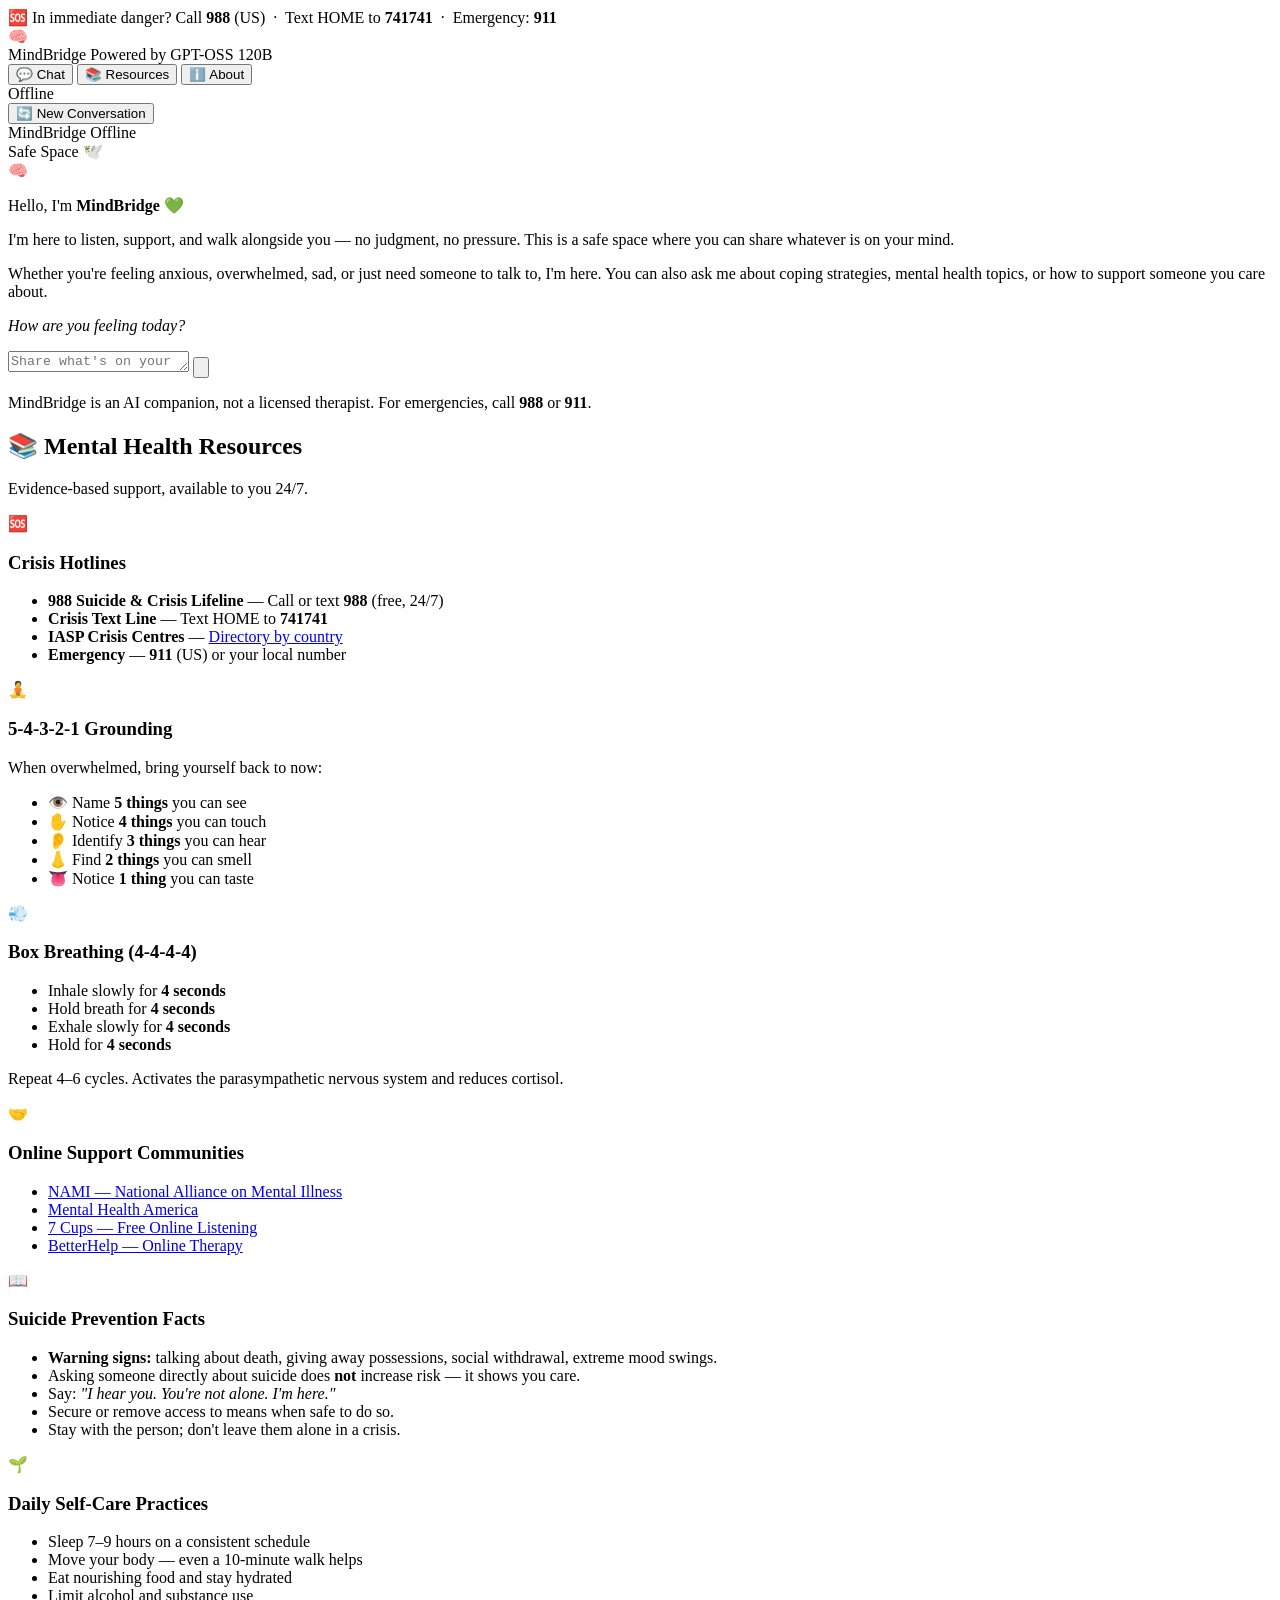
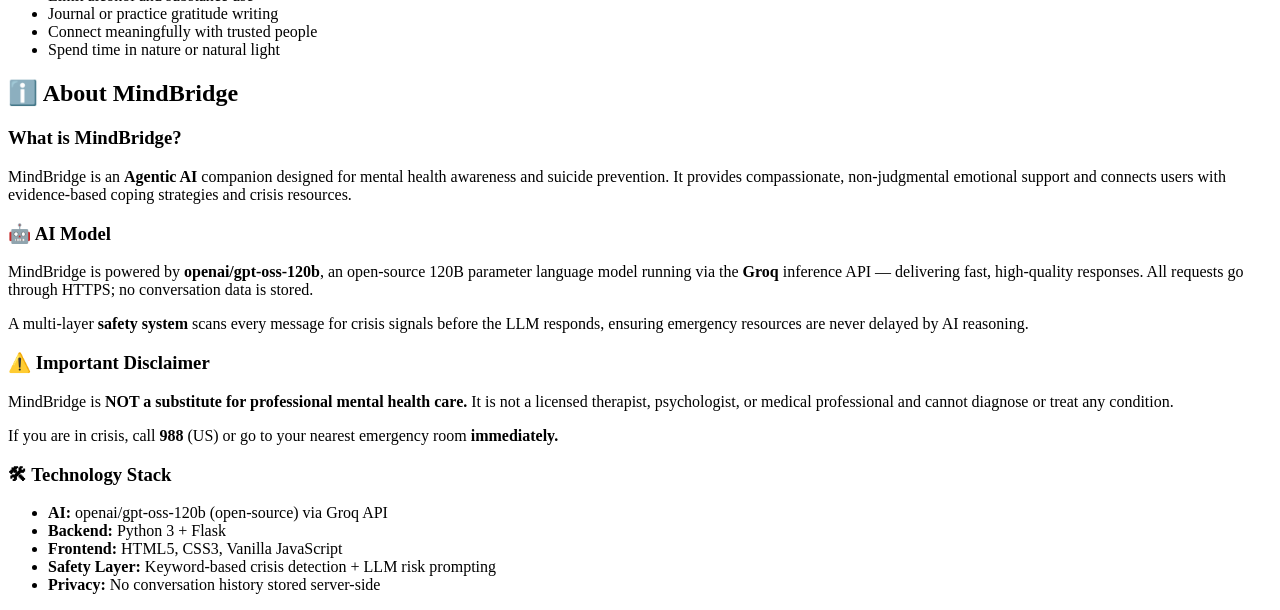
==== templates/index.html @ 017a685a "🧠 Initial commit: MindBridge — Agentic AI for Mental Health & Suicide Prevention - Flask + Groq API " ====
<!DOCTYPE html>
<html lang="en">
<head>
  <meta charset="UTF-8" />
  <meta name="viewport" content="width=device-width, initial-scale=1.0"/>
  <title>MindBridge — Mental Health AI Companion</title>
  <link rel="stylesheet" href="{{ url_for('static', filename='style.css') }}" />
</head>
<body>

  <!-- ── CRISIS BANNER ─────────────────────────────── -->
  <div class="crisis-banner">
    🆘 In immediate danger? Call <strong>988</strong> (US) &nbsp;·&nbsp;
    Text HOME to <strong>741741</strong> &nbsp;·&nbsp;
    Emergency: <strong>911</strong>
  </div>

  <!-- ── APP SHELL ─────────────────────────────────── -->
  <div class="app-shell">

    <!-- ── SIDEBAR ──────────────────────────────────── -->
    <aside class="sidebar">
      <div class="sidebar-logo">
        <div class="logo-icon">🧠</div>
        <div class="logo-text">
          <span class="logo-name">MindBridge</span>
          <span class="logo-tagline">Powered by GPT-OSS 120B</span>
        </div>
      </div>

      <nav class="sidebar-nav">
        <button class="nav-btn active" id="btn-chat"      data-icon="💬" onclick="showPanel('chat')">💬 Chat</button>
        <button class="nav-btn"        id="btn-resources" data-icon="📚" onclick="showPanel('resources')">📚 Resources</button>
        <button class="nav-btn"        id="btn-about"     data-icon="ℹ️" onclick="showPanel('about')">ℹ️ About</button>
      </nav>

      <div class="sidebar-footer">
        <div id="status-indicator" class="status-dot checking">Checking AI…</div>
        <button class="reset-btn" onclick="resetConversation()">🔄 New Conversation</button>
      </div>
    </aside>

    <!-- ── MAIN CONTENT ──────────────────────────────── -->
    <main class="main-content">

      <!-- ════════════ CHAT PANEL ════════════ -->
      <section id="panel-chat" class="panel active">

        <div class="chat-header">
          <div class="chat-header-info">
            <span class="chat-agent-name">MindBridge</span>
            <span class="chat-agent-status" id="agent-status-text">Connecting…</span>
          </div>
          <div class="chat-header-badge">Safe Space 🕊️</div>
        </div>

        <div class="chat-messages" id="chat-messages"></div>

        <!-- Risk Alert Bar -->
        <div class="risk-alert" id="risk-alert" style="display:none;"></div>

        <div class="chat-input-area">
          <div class="input-wrapper">
            <textarea
              id="user-input"
              placeholder="Share what's on your mind… I'm here to listen."
              rows="1"
              maxlength="2000"
              onkeydown="handleKey(event)"
              oninput="autoResize(this)"
            ></textarea>
            <button class="send-btn" id="send-btn" onclick="sendMessage()" title="Send (Enter)">
              <svg viewBox="0 0 24 24" fill="none" stroke="currentColor" stroke-width="2.2">
                <line x1="22" y1="2" x2="11" y2="13"></line>
                <polygon points="22 2 15 22 11 13 2 9 22 2"></polygon>
              </svg>
            </button>
          </div>
          <p class="input-disclaimer">
            MindBridge is an AI companion, not a licensed therapist.
            For emergencies, call <strong>988</strong> or <strong>911</strong>.
          </p>
        </div>
      </section>

      <!-- ════════════ RESOURCES PANEL ════════════ -->
      <section id="panel-resources" class="panel">
        <div class="panel-header">
          <h2>📚 Mental Health Resources</h2>
          <p>Evidence-based support, available to you 24/7.</p>
        </div>
        <div class="resources-grid">

          <div class="resource-card emergency">
            <div class="resource-icon">🆘</div>
            <h3>Crisis Hotlines</h3>
            <ul>
              <li><strong>988 Suicide &amp; Crisis Lifeline</strong> — Call or text <strong>988</strong> (free, 24/7)</li>
              <li><strong>Crisis Text Line</strong> — Text HOME to <strong>741741</strong></li>
              <li><strong>IASP Crisis Centres</strong> — <a href="https://www.iasp.info/resources/Crisis_Centres/" target="_blank">Directory by country</a></li>
              <li><strong>Emergency</strong> — <strong>911</strong> (US) or your local number</li>
            </ul>
          </div>

          <div class="resource-card">
            <div class="resource-icon">🧘</div>
            <h3>5-4-3-2-1 Grounding</h3>
            <p>When overwhelmed, bring yourself back to now:</p>
            <ul>
              <li>👁️ Name <strong>5 things</strong> you can see</li>
              <li>✋ Notice <strong>4 things</strong> you can touch</li>
              <li>👂 Identify <strong>3 things</strong> you can hear</li>
              <li>👃 Find <strong>2 things</strong> you can smell</li>
              <li>👅 Notice <strong>1 thing</strong> you can taste</li>
            </ul>
          </div>

          <div class="resource-card">
            <div class="resource-icon">💨</div>
            <h3>Box Breathing (4-4-4-4)</h3>
            <ul>
              <li>Inhale slowly for <strong>4 seconds</strong></li>
              <li>Hold breath for <strong>4 seconds</strong></li>
              <li>Exhale slowly for <strong>4 seconds</strong></li>
              <li>Hold for <strong>4 seconds</strong></li>
            </ul>
            <p>Repeat 4–6 cycles. Activates the parasympathetic nervous system and reduces cortisol.</p>
          </div>

          <div class="resource-card">
            <div class="resource-icon">🤝</div>
            <h3>Online Support Communities</h3>
            <ul>
              <li><a href="https://www.nami.org" target="_blank">NAMI — National Alliance on Mental Illness</a></li>
              <li><a href="https://www.mhanational.org" target="_blank">Mental Health America</a></li>
              <li><a href="https://www.7cups.com" target="_blank">7 Cups — Free Online Listening</a></li>
              <li><a href="https://www.betterhelp.com" target="_blank">BetterHelp — Online Therapy</a></li>
            </ul>
          </div>

          <div class="resource-card">
            <div class="resource-icon">📖</div>
            <h3>Suicide Prevention Facts</h3>
            <ul>
              <li><strong>Warning signs:</strong> talking about death, giving away possessions, social withdrawal, extreme mood swings.</li>
              <li>Asking someone directly about suicide does <strong>not</strong> increase risk — it shows you care.</li>
              <li>Say: <em>"I hear you. You're not alone. I'm here."</em></li>
              <li>Secure or remove access to means when safe to do so.</li>
              <li>Stay with the person; don't leave them alone in a crisis.</li>
            </ul>
          </div>

          <div class="resource-card">
            <div class="resource-icon">🌱</div>
            <h3>Daily Self-Care Practices</h3>
            <ul>
              <li>Sleep 7–9 hours on a consistent schedule</li>
              <li>Move your body — even a 10-minute walk helps</li>
              <li>Eat nourishing food and stay hydrated</li>
              <li>Limit alcohol and substance use</li>
              <li>Journal or practice gratitude writing</li>
              <li>Connect meaningfully with trusted people</li>
              <li>Spend time in nature or natural light</li>
            </ul>
          </div>

        </div>
      </section>

      <!-- ════════════ ABOUT PANEL ════════════ -->
      <section id="panel-about" class="panel">
        <div class="panel-header">
          <h2>ℹ️ About MindBridge</h2>
        </div>
        <div class="about-content">

          <div class="about-card">
            <h3>What is MindBridge?</h3>
            <p>MindBridge is an <strong>Agentic AI</strong> companion designed for mental health awareness and suicide prevention. It provides compassionate, non-judgmental emotional support and connects users with evidence-based coping strategies and crisis resources.</p>
          </div>

          <div class="about-card">
            <h3>🤖 AI Model</h3>
            <p>MindBridge is powered by <strong>openai/gpt-oss-120b</strong>, an open-source 120B parameter language model running via the <strong>Groq</strong> inference API — delivering fast, high-quality responses. All requests go through HTTPS; no conversation data is stored.</p>
            <p>A multi-layer <strong>safety system</strong> scans every message for crisis signals before the LLM responds, ensuring emergency resources are never delayed by AI reasoning.</p>
          </div>

          <div class="about-card warning">
            <h3>⚠️ Important Disclaimer</h3>
            <p>MindBridge is <strong>NOT a substitute for professional mental health care.</strong> It is not a licensed therapist, psychologist, or medical professional and cannot diagnose or treat any condition.</p>
            <p>If you are in crisis, call <strong>988</strong> (US) or go to your nearest emergency room <strong>immediately.</strong></p>
          </div>

          <div class="about-card">
            <h3>🛠 Technology Stack</h3>
            <ul>
              <li><strong>AI:</strong> openai/gpt-oss-120b (open-source) via Groq API</li>
              <li><strong>Backend:</strong> Python 3 + Flask</li>
              <li><strong>Frontend:</strong> HTML5, CSS3, Vanilla JavaScript</li>
              <li><strong>Safety Layer:</strong> Keyword-based crisis detection + LLM risk prompting</li>
              <li><strong>Privacy:</strong> No conversation history stored server-side</li>
            </ul>
          </div>

        </div>
      </section>

    </main>
  </div><!-- /.app-shell -->

  <script>
    // ── State ──────────────────────────────────────────────────────
    let conversationHistory = [];
    let isThinking = false;

    // ── Boot ───────────────────────────────────────────────────────
    document.addEventListener("DOMContentLoaded", () => {
      checkStatus();
      showWelcomeMessage();
    });

    function showWelcomeMessage() {
      appendMessage("assistant",
        `Hello, I'm **MindBridge** 💚\n\n` +
        `I'm here to listen, support, and walk alongside you — no judgment, no pressure. ` +
        `This is a safe space where you can share whatever is on your mind.\n\n` +
        `Whether you're feeling anxious, overwhelmed, sad, or just need someone to talk to, ` +
        `I'm here. You can also ask me about coping strategies, mental health topics, ` +
        `or how to support someone you care about.\n\n` +
        `*How are you feeling today?*`
      );
    }

    // ── Status check ───────────────────────────────────────────────
    async function checkStatus() {
      const dot        = document.getElementById("status-indicator");
      const statusText = document.getElementById("agent-status-text");
      try {
        const res  = await fetch("/api/status");
        const data = await res.json();
        if (data.ok) {
          dot.className    = "status-dot online";
          dot.textContent  = "AI Online";
          statusText.textContent = `Online · ${data.model || "GPT-OSS 120B"}`;
          statusText.className   = "chat-agent-status online";
        } else {
          dot.className    = "status-dot offline";
          dot.textContent  = "AI Offline";
          statusText.textContent = "Error · Check API key";
          statusText.className   = "chat-agent-status offline";
          appendMessage("system",
            `⚠️ **Could not reach Groq API.** ${data.error || ""} ` +
            `If you're in crisis, please call **988** or text HOME to **741741** immediately.`
          );
        }
      } catch (e) {
        dot.className   = "status-dot offline";
        dot.textContent = "Offline";
        statusText.textContent = "Offline";
        statusText.className   = "chat-agent-status offline";
      }
    }

    // ── Send message ───────────────────────────────────────────────
    async function sendMessage() {
      if (isThinking) return;
      const input   = document.getElementById("user-input");
      const message = input.value.trim();
      if (!message) return;

      input.value = "";
      autoResize(input);
      appendMessage("user", message);
      conversationHistory.push({ role: "user", content: message });
      setThinking(true);

      try {
        const res  = await fetch("/api/chat", {
          method:  "POST",
          headers: { "Content-Type": "application/json" },
          body:    JSON.stringify({ message, history: conversationHistory.slice(0, -1) }),
        });
        const data = await res.json();

        if (data.error) {
          appendMessage("system", "⚠️ " + data.error);
        } else {
          appendMessage("assistant", data.reply);
          conversationHistory.push({ role: "assistant", content: data.reply });
          handleRiskLevel(data.risk_level);
        }
      } catch (err) {
        appendMessage("system",
          "⚠️ Network error. If you're in crisis, please call **988** immediately."
        );
      }
      setThinking(false);
    }

    // ── Risk UI ────────────────────────────────────────────────────
    function handleRiskLevel(level) {
      const bar    = document.getElementById("risk-alert");
      const banner = document.querySelector(".crisis-banner");
      if (level === "high") {
        bar.innerHTML   = `🆘 <strong>Crisis Resources:</strong> Call <strong>988</strong> &nbsp;|&nbsp; Text HOME to <strong>741741</strong> &nbsp;|&nbsp; Emergency: <strong>911</strong>`;
        bar.style.display = "block";
        bar.className   = "risk-alert high";
        banner.classList.add("flash");
        setTimeout(() => banner.classList.remove("flash"), 2500);
      } else if (level === "moderate") {
        bar.innerHTML   = `💛 If things feel overwhelming, professional support is available. <strong>988</strong> is free and confidential.`;
        bar.style.display = "block";
        bar.className   = "risk-alert moderate";
      } else {
        bar.style.display = "none";
      }
    }

    // ── Append message ─────────────────────────────────────────────
    function appendMessage(role, content) {
      const container = document.getElementById("chat-messages");
      const wrapper   = document.createElement("div");
      wrapper.className = `message-wrapper ${role}`;

      const bubble = document.createElement("div");
      bubble.className = `message-bubble ${role}`;
      bubble.innerHTML = markdownToHtml(content);

      if (role === "assistant") {
        const avatar      = document.createElement("div");
        avatar.className  = "avatar";
        avatar.textContent = "🧠";
        wrapper.appendChild(avatar);
      }
      wrapper.appendChild(bubble);
      container.appendChild(wrapper);
      container.scrollTop = container.scrollHeight;
    }

    // ── Markdown → HTML ────────────────────────────────────────────
    function markdownToHtml(text) {
      // Step 1: escape bare HTML to prevent injection
      text = text
        .replace(/&/g, "&amp;")
        .replace(/</g, "&lt;")
        .replace(/>/g, "&gt;");

      // Step 2: inline formatting (bold before italic to avoid ** overlap)
      text = text
        .replace(/\*\*(.+?)\*\*/g, "<strong>$1</strong>")
        .replace(/(?<!\*)\*(?!\*)(.+?)(?<!\*)\*(?!\*)/g, "<em>$1</em>")
        .replace(/`([^`]+)`/g, "<code>$1</code>");

      // Step 3: block elements — process line-by-line
      const lines  = text.split("\n");
      const output = [];
      let inList   = false;

      for (const raw of lines) {
        const line = raw.trimEnd();

        // Horizontal rule
        if (/^---+$/.test(line)) {
          if (inList) { output.push("</ul>"); inList = false; }
          output.push("<hr>");
          continue;
        }

        // Bullet list item  (-, *, •)
        const listMatch = line.match(/^[\s]*[-*•]\s+(.+)/);
        if (listMatch) {
          if (!inList) { output.push("<ul>"); inList = true; }
          output.push(`<li>${listMatch[1]}</li>`);
          continue;
        }

        // Numbered list item
        const numMatch = line.match(/^[\s]*\d+\.\s+(.+)/);
        if (numMatch) {
          if (!inList) { output.push("<ul>"); inList = true; }
          output.push(`<li>${numMatch[1]}</li>`);
          continue;
        }

        // Close list when non-list content appears
        if (inList && line.trim() !== "") {
          output.push("</ul>");
          inList = false;
        }

        // Blank line → paragraph break
        if (line.trim() === "") {
          output.push("</p><p>");
        } else {
          output.push(line + "<br>");
        }
      }

      if (inList) output.push("</ul>");

      // Wrap in <p>, clean up empty paragraphs and trailing <br> before </p>
      let html = "<p>" + output.join("") + "</p>";
      html = html
        .replace(/<p>\s*<\/p>/g, "")
        .replace(/<br>\s*<\/p>/g, "</p>")
        .replace(/<br>\s*<ul>/g, "<ul>")
        .replace(/<\/ul>\s*<br>/g, "</ul>")
        .replace(/(<\/ul>|<hr>)\s*<\/p>/g, "$1")
        .replace(/<p>\s*(<ul>|<hr>)/g, "$1");
      return html;
    }

    // ── Thinking indicator ─────────────────────────────────────────
    function setThinking(state) {
      isThinking = state;
      document.getElementById("send-btn").disabled = state;

      const container = document.getElementById("chat-messages");
      const existing  = document.getElementById("thinking-indicator");

      if (state && !existing) {
        const wrapper = document.createElement("div");
        wrapper.id    = "thinking-indicator";
        wrapper.className = "message-wrapper assistant";

        const avatar      = document.createElement("div");
        avatar.className  = "avatar";
        avatar.textContent = "🧠";

        const bubble = document.createElement("div");
        bubble.className = "message-bubble assistant thinking";
        bubble.innerHTML = "<span></span><span></span><span></span>";

        wrapper.appendChild(avatar);
        wrapper.appendChild(bubble);
        container.appendChild(wrapper);
        container.scrollTop = container.scrollHeight;
      } else if (!state && existing) {
        existing.remove();
      }
    }

    // ── Keyboard & textarea ────────────────────────────────────────
    function handleKey(e) {
      if (e.key === "Enter" && !e.shiftKey) { e.preventDefault(); sendMessage(); }
    }
    function autoResize(el) {
      el.style.height = "auto";
      el.style.height = Math.min(el.scrollHeight, 160) + "px";
    }

    // ── Panel switching ────────────────────────────────────────────
    function showPanel(name) {
      document.querySelectorAll(".panel").forEach(p  => p.classList.remove("active"));
      document.querySelectorAll(".nav-btn").forEach(b => b.classList.remove("active"));
      document.getElementById(`panel-${name}`).classList.add("active");
      document.getElementById(`btn-${name}`).classList.add("active");
    }

    // ── Reset ──────────────────────────────────────────────────────
    async function resetConversation() {
      conversationHistory = [];
      document.getElementById("chat-messages").innerHTML = "";
      document.getElementById("risk-alert").style.display = "none";
      await fetch("/api/reset", { method: "POST" });
      showWelcomeMessage();
      showPanel("chat");
    }
  </script>
</body>
</html>
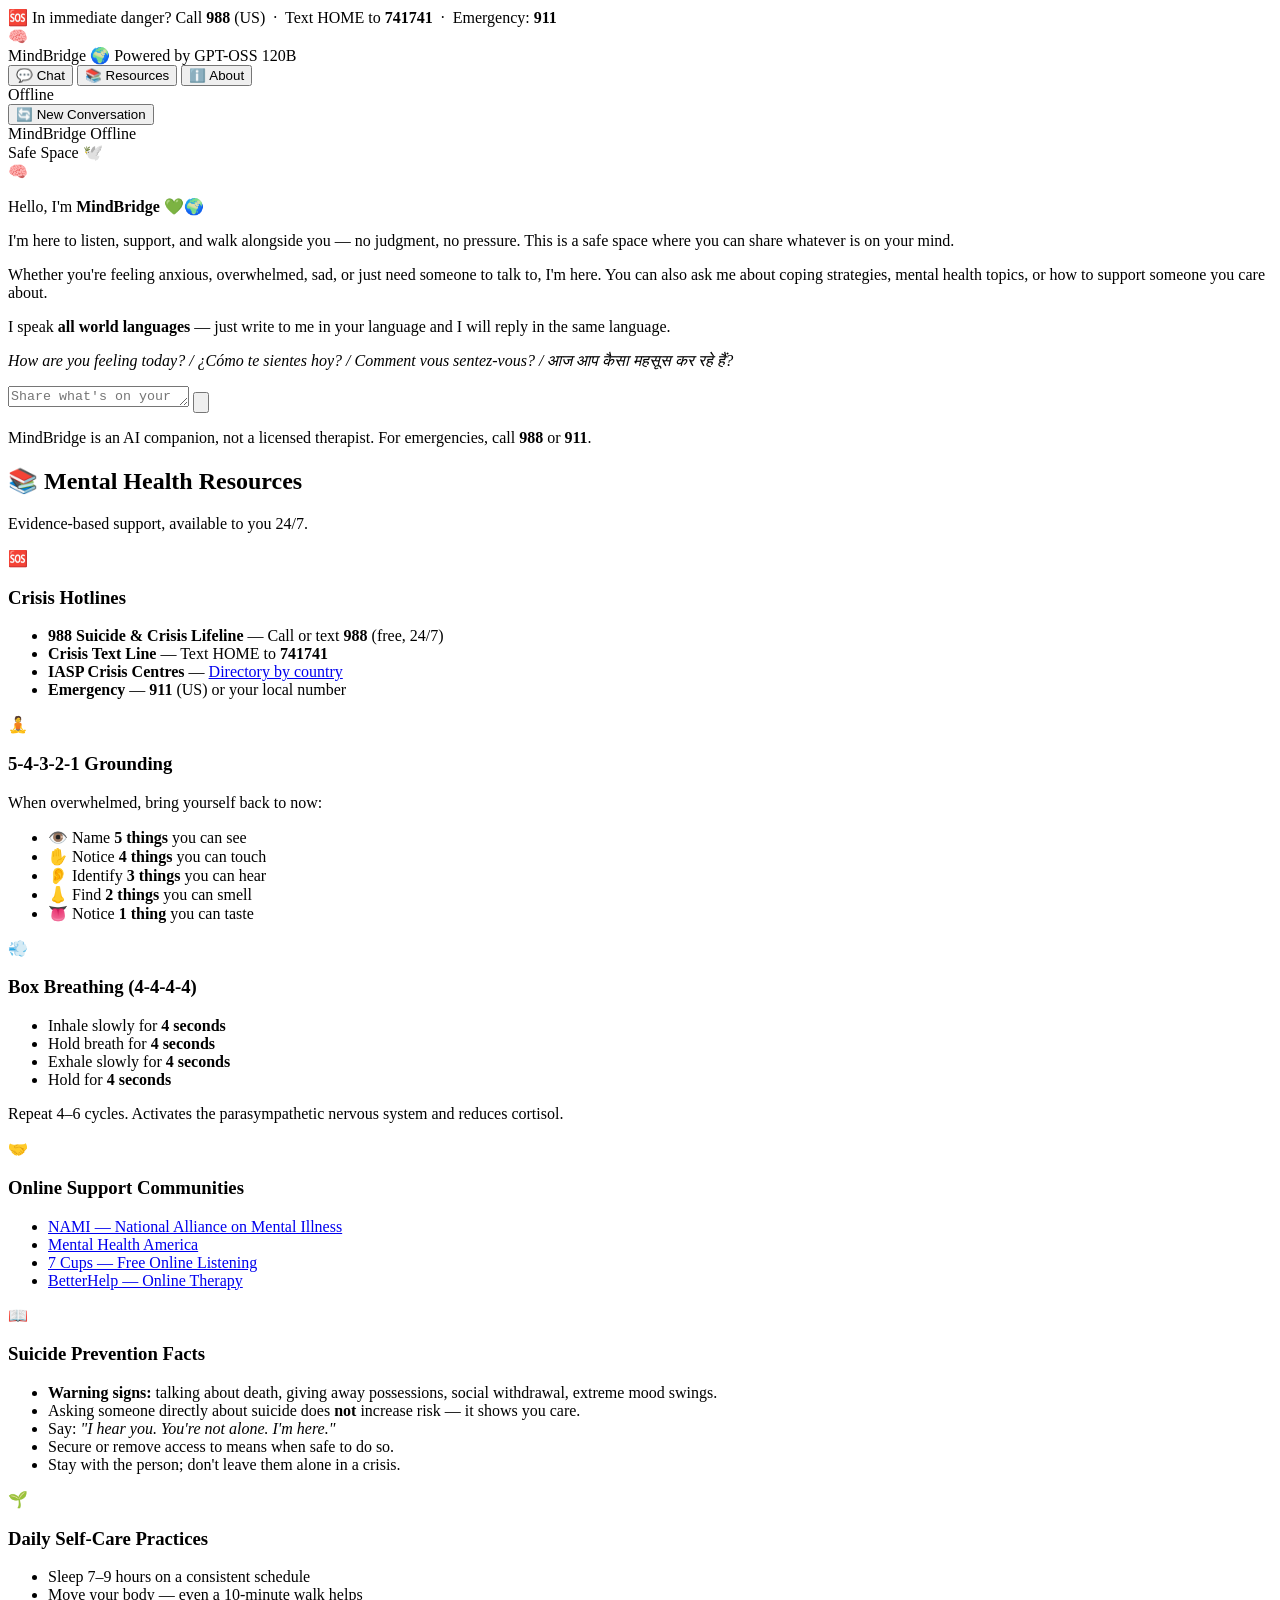
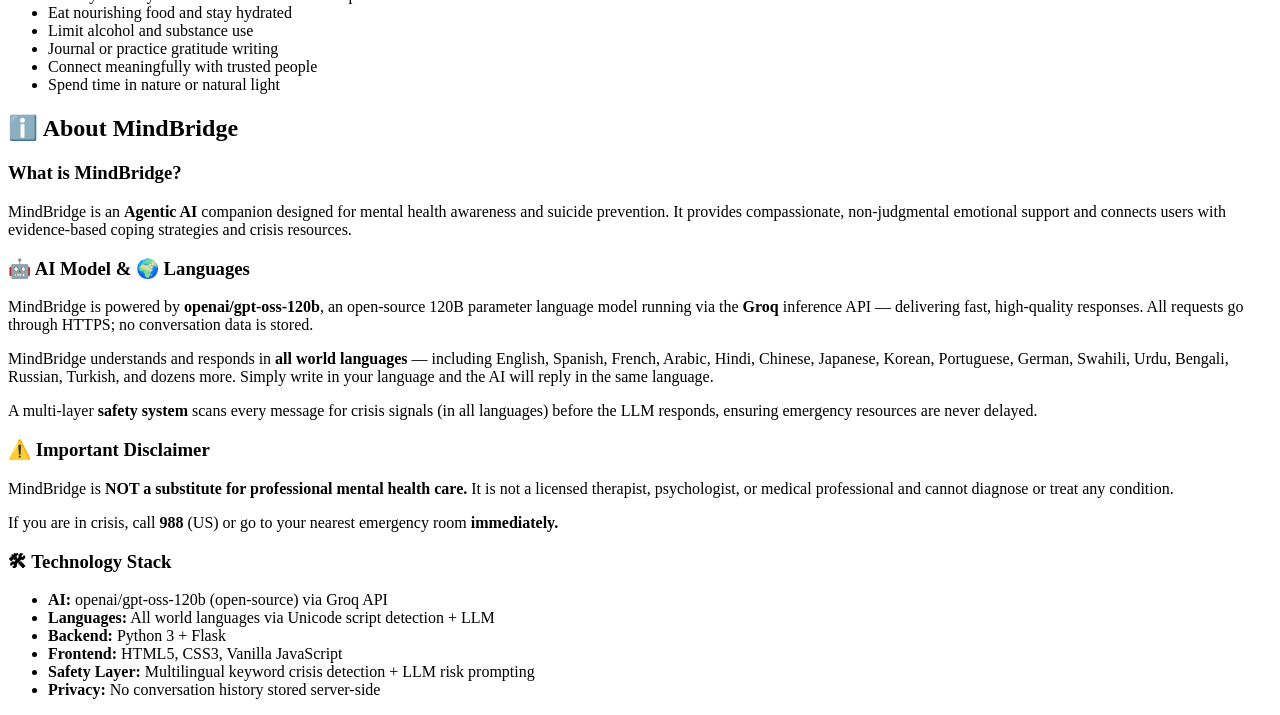
==== commit e51d75c4: "🌍 Add multilingual support for all world languages - SYSTEM_PROMPT: added top-priority LANGUAGE RULE" ====
--- a/templates/index.html
+++ b/templates/index.html
@@ -24,7 +24,7 @@
         <div class="logo-icon">🧠</div>
         <div class="logo-text">
           <span class="logo-name">MindBridge</span>
-          <span class="logo-tagline">Powered by GPT-OSS 120B</span>
+          <span class="logo-tagline">🌍 Powered by GPT-OSS 120B</span>
         </div>
       </div>
 
@@ -63,7 +63,7 @@
           <div class="input-wrapper">
             <textarea
               id="user-input"
-              placeholder="Share what's on your mind… I'm here to listen."
+              placeholder="Share what's on your mind… (any language) 🌍"
               rows="1"
               maxlength="2000"
               onkeydown="handleKey(event)"
@@ -180,9 +180,10 @@
           </div>
 
           <div class="about-card">
-            <h3>🤖 AI Model</h3>
+            <h3>🤖 AI Model & 🌍 Languages</h3>
             <p>MindBridge is powered by <strong>openai/gpt-oss-120b</strong>, an open-source 120B parameter language model running via the <strong>Groq</strong> inference API — delivering fast, high-quality responses. All requests go through HTTPS; no conversation data is stored.</p>
-            <p>A multi-layer <strong>safety system</strong> scans every message for crisis signals before the LLM responds, ensuring emergency resources are never delayed by AI reasoning.</p>
+            <p>MindBridge understands and responds in <strong>all world languages</strong> — including English, Spanish, French, Arabic, Hindi, Chinese, Japanese, Korean, Portuguese, German, Swahili, Urdu, Bengali, Russian, Turkish, and dozens more. Simply write in your language and the AI will reply in the same language.</p>
+            <p>A multi-layer <strong>safety system</strong> scans every message for crisis signals (in all languages) before the LLM responds, ensuring emergency resources are never delayed.</p>
           </div>
 
           <div class="about-card warning">
@@ -195,9 +196,10 @@
             <h3>🛠 Technology Stack</h3>
             <ul>
               <li><strong>AI:</strong> openai/gpt-oss-120b (open-source) via Groq API</li>
+              <li><strong>Languages:</strong> All world languages via Unicode script detection + LLM</li>
               <li><strong>Backend:</strong> Python 3 + Flask</li>
               <li><strong>Frontend:</strong> HTML5, CSS3, Vanilla JavaScript</li>
-              <li><strong>Safety Layer:</strong> Keyword-based crisis detection + LLM risk prompting</li>
+              <li><strong>Safety Layer:</strong> Multilingual keyword crisis detection + LLM risk prompting</li>
               <li><strong>Privacy:</strong> No conversation history stored server-side</li>
             </ul>
           </div>
@@ -221,13 +223,14 @@
 
     function showWelcomeMessage() {
       appendMessage("assistant",
-        `Hello, I'm **MindBridge** 💚\n\n` +
+        `Hello, I'm **MindBridge** 💚🌍\n\n` +
         `I'm here to listen, support, and walk alongside you — no judgment, no pressure. ` +
         `This is a safe space where you can share whatever is on your mind.\n\n` +
         `Whether you're feeling anxious, overwhelmed, sad, or just need someone to talk to, ` +
         `I'm here. You can also ask me about coping strategies, mental health topics, ` +
         `or how to support someone you care about.\n\n` +
-        `*How are you feeling today?*`
+        `I speak **all world languages** — just write to me in your language and I will reply in the same language.\n\n` +
+        `*How are you feeling today? / ¿Cómo te sientes hoy? / Comment vous sentez-vous? / आज आप कैसा महसूस कर रहे हैं?*`
       );
     }
 
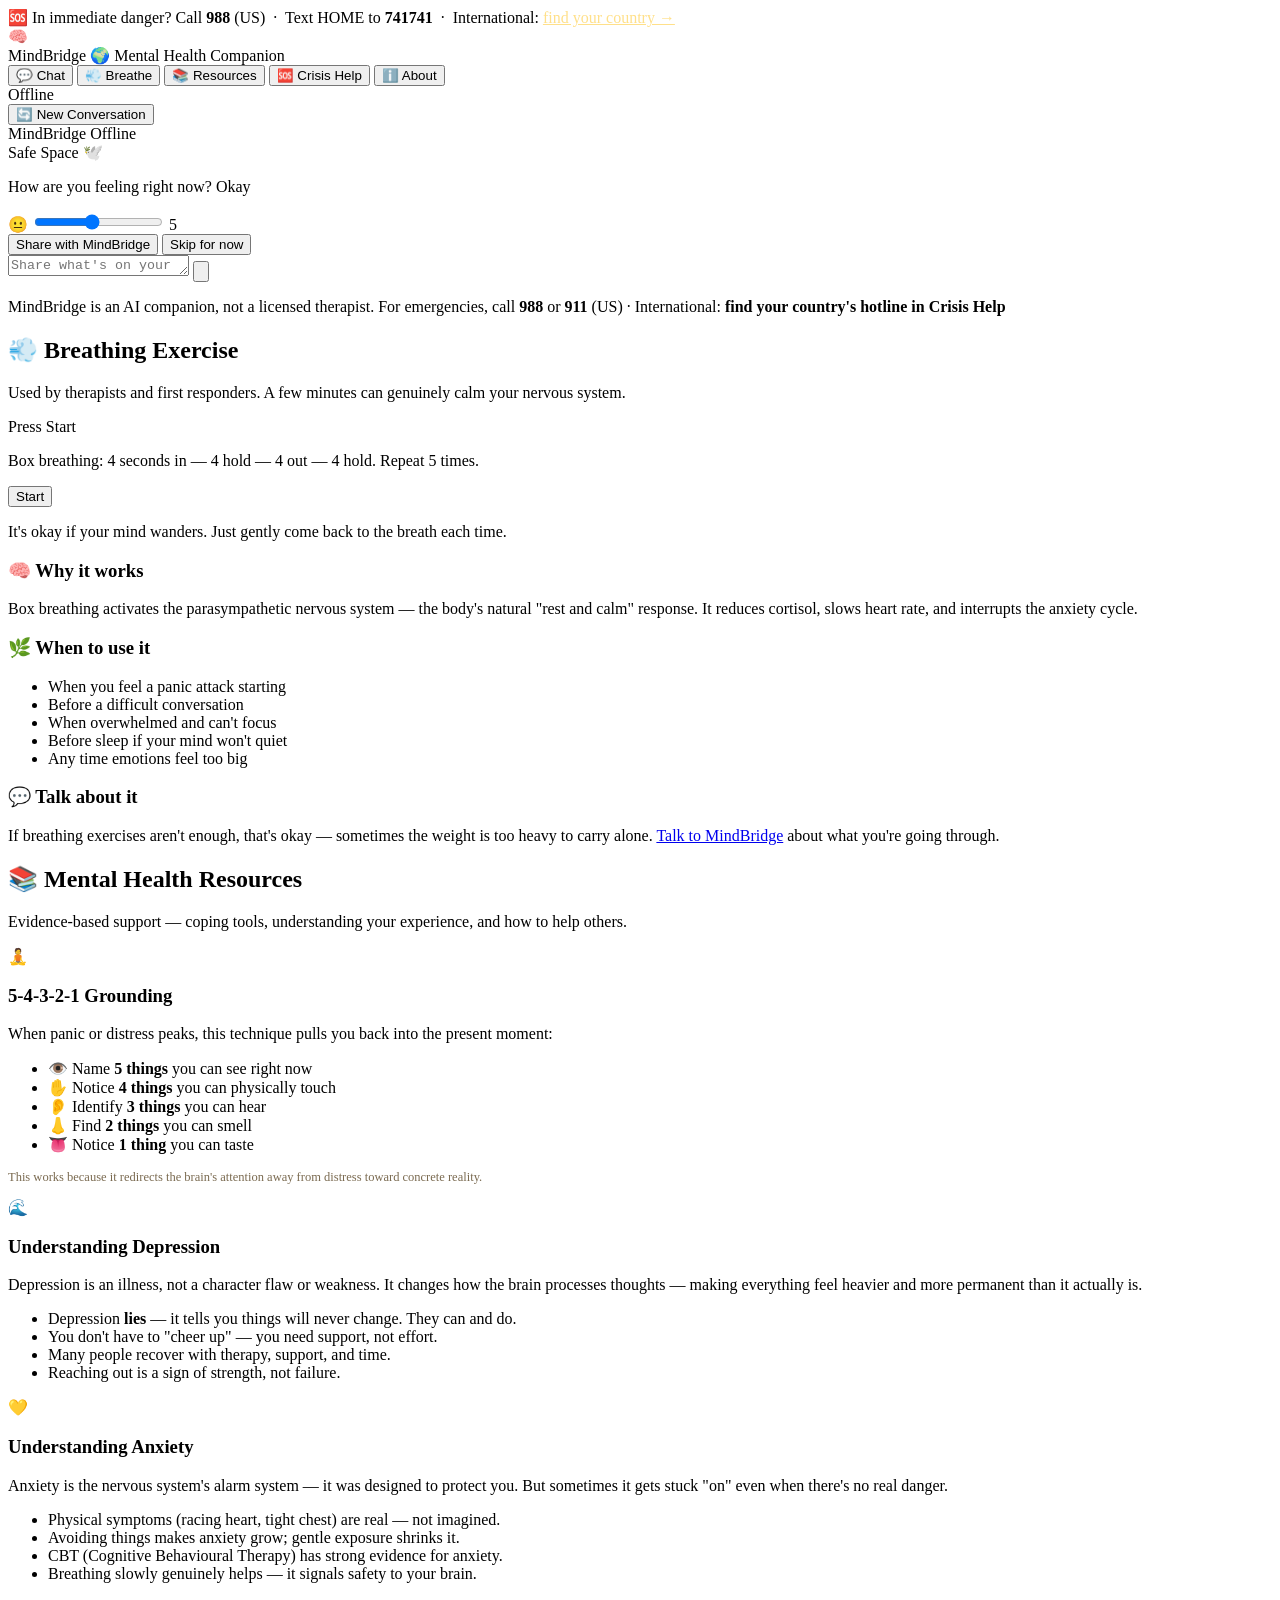
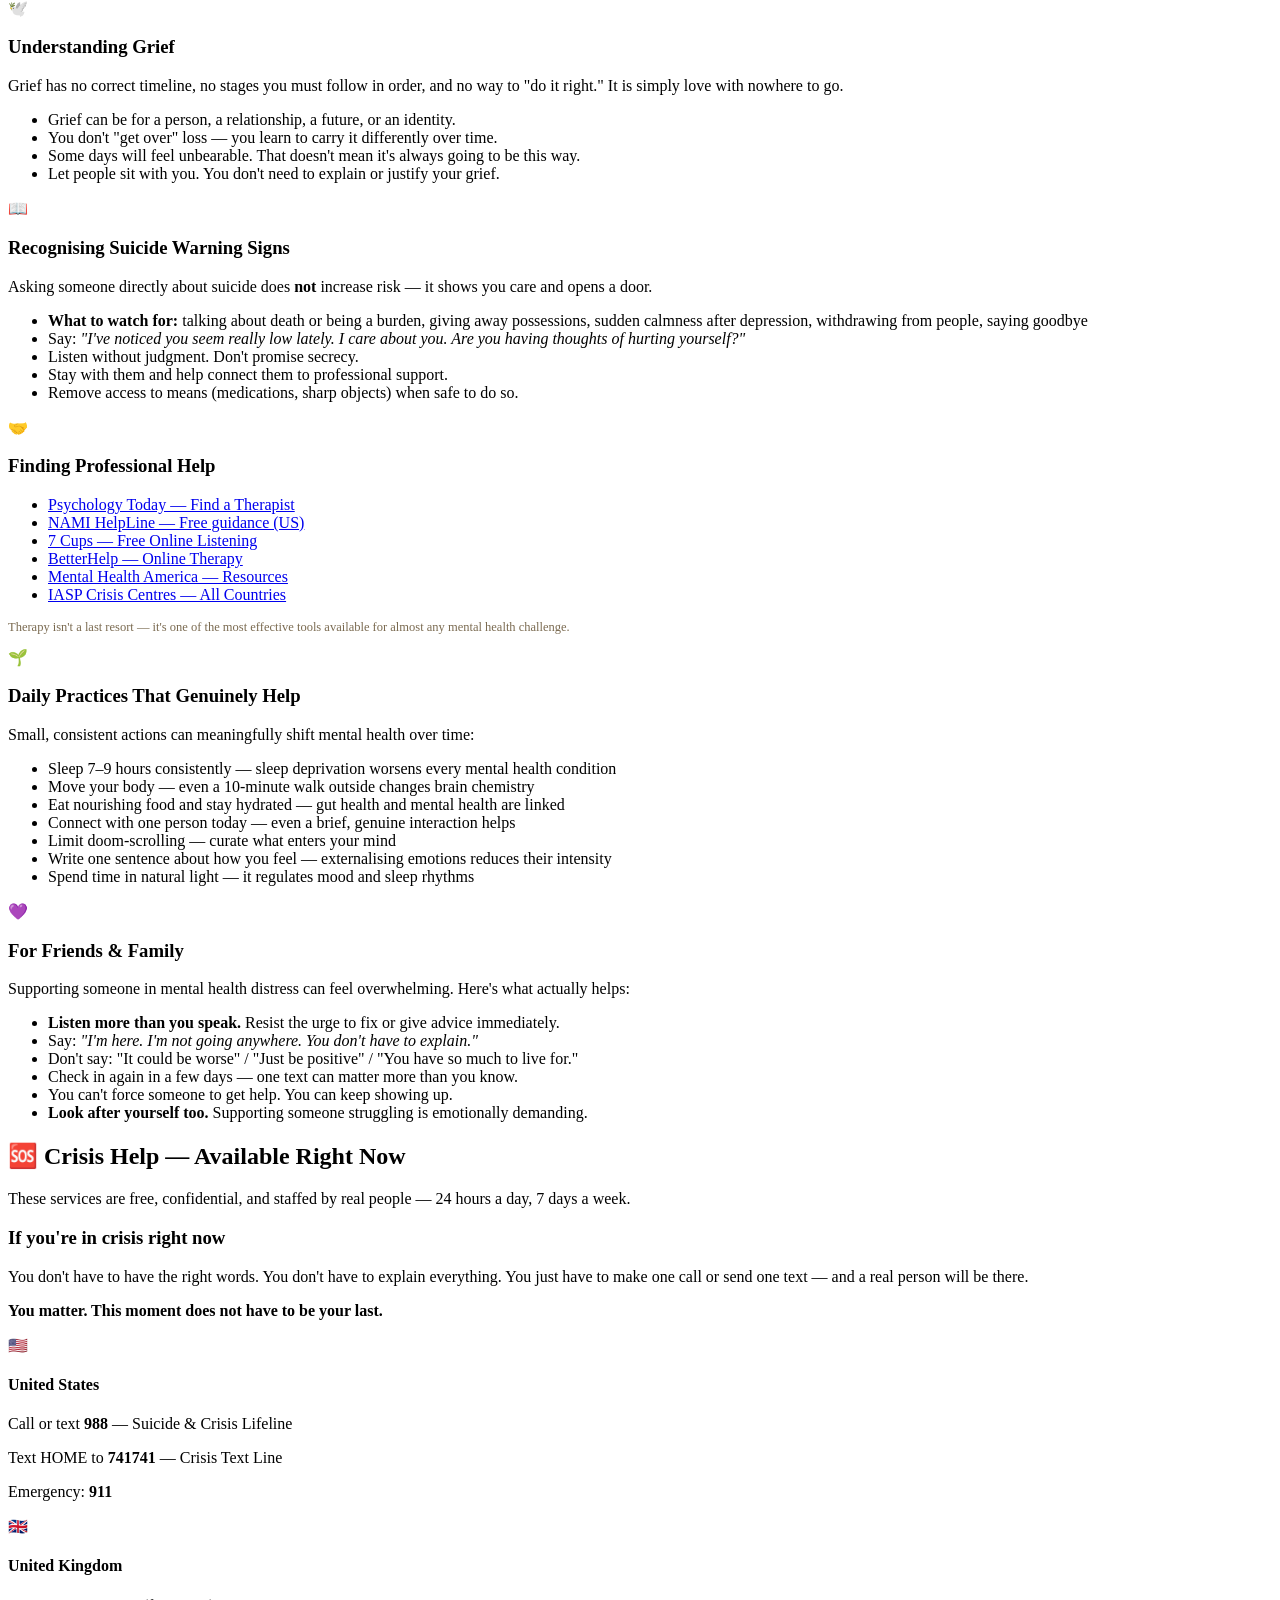
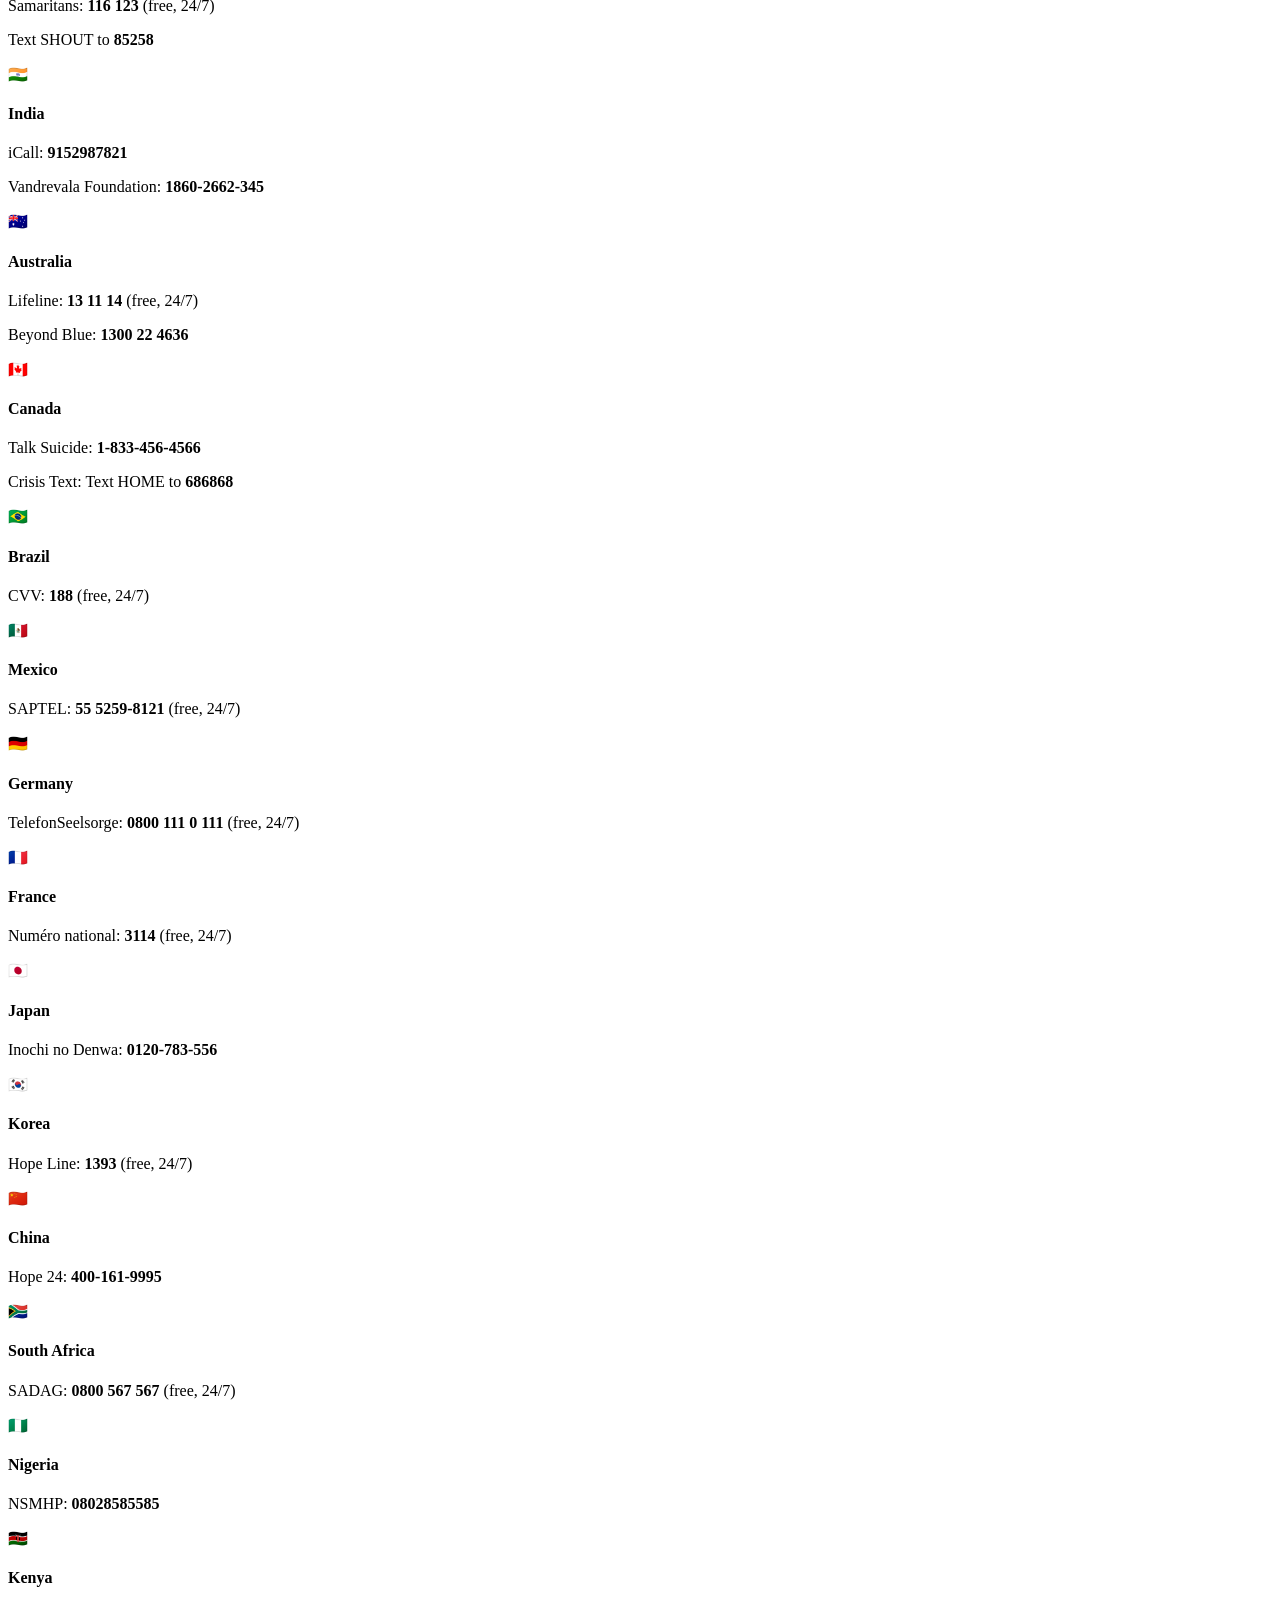
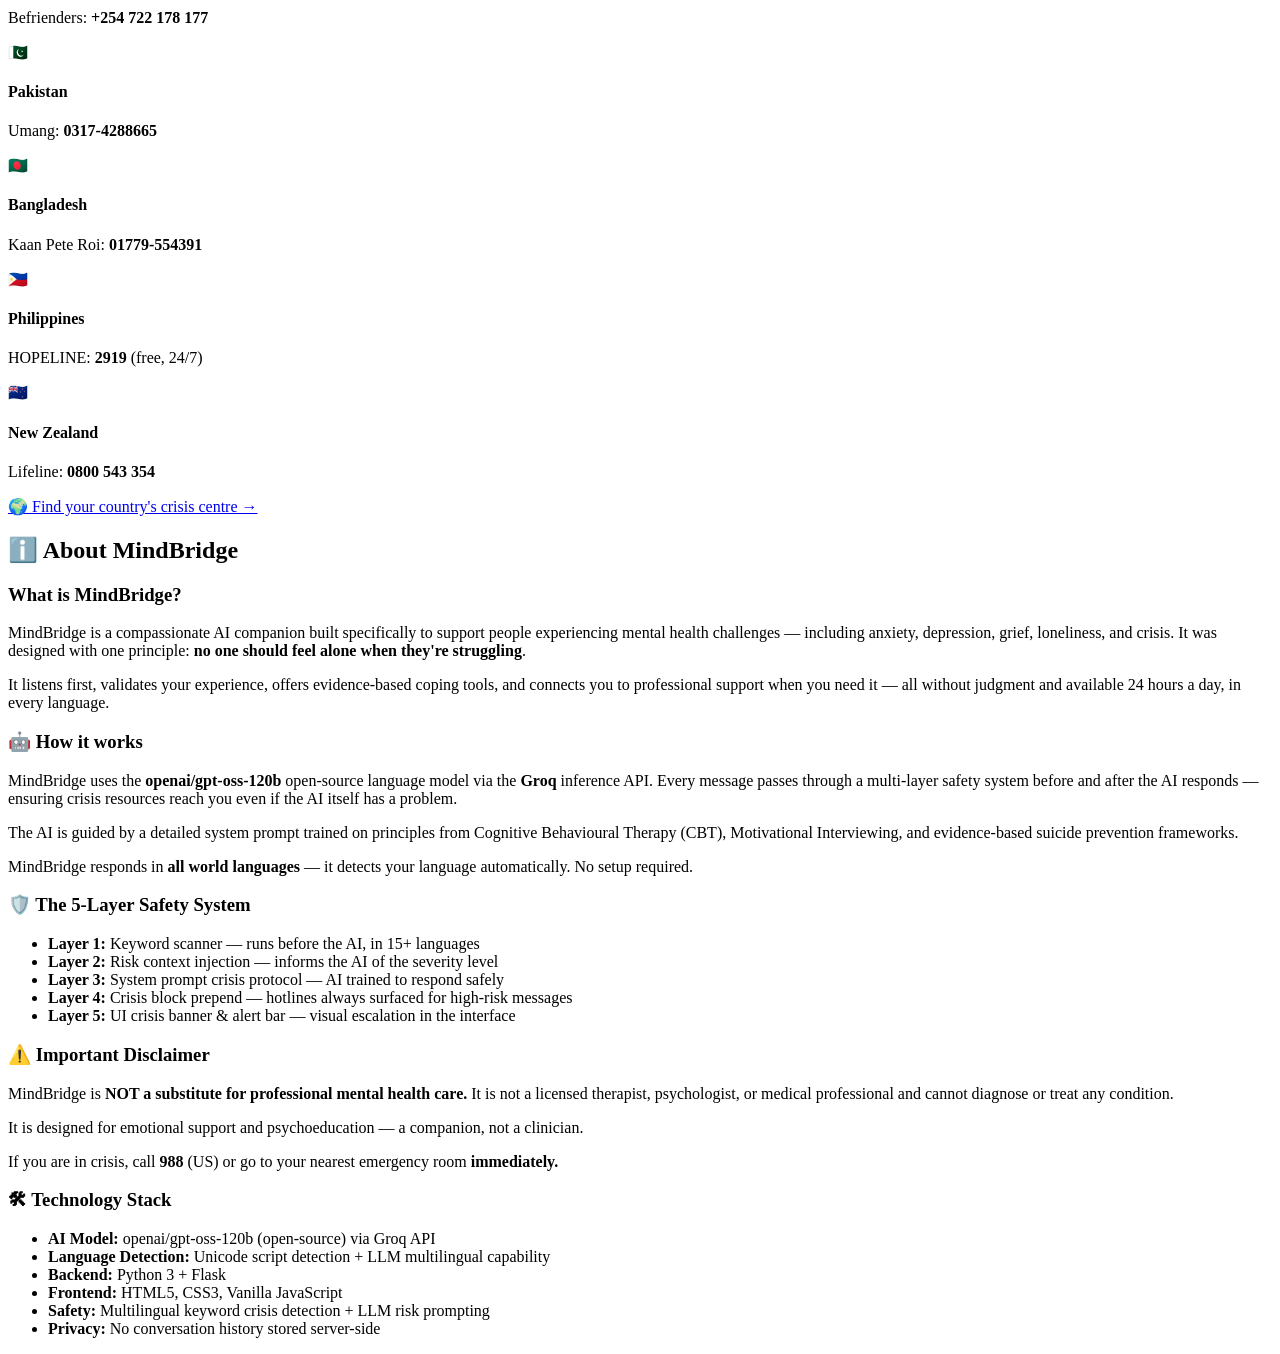
==== commit ea7f9ef2: "Enhance mental health & crisis support across all files - app.py: Rewrite system prompt with 9-step " ====
--- a/templates/index.html
+++ b/templates/index.html
@@ -12,7 +12,7 @@
   <div class="crisis-banner">
     🆘 In immediate danger? Call <strong>988</strong> (US) &nbsp;·&nbsp;
     Text HOME to <strong>741741</strong> &nbsp;·&nbsp;
-    Emergency: <strong>911</strong>
+    International: <a href="https://www.iasp.info/resources/Crisis_Centres/" target="_blank" style="color:#ffe08a;">find your country →</a>
   </div>
 
   <!-- ── APP SHELL ─────────────────────────────────── -->
@@ -24,13 +24,15 @@
         <div class="logo-icon">🧠</div>
         <div class="logo-text">
           <span class="logo-name">MindBridge</span>
-          <span class="logo-tagline">🌍 Powered by GPT-OSS 120B</span>
+          <span class="logo-tagline">🌍 Mental Health Companion</span>
         </div>
       </div>
 
       <nav class="sidebar-nav">
         <button class="nav-btn active" id="btn-chat"      data-icon="💬" onclick="showPanel('chat')">💬 Chat</button>
+        <button class="nav-btn"        id="btn-breathe"   data-icon="💨" onclick="showPanel('breathe')">💨 Breathe</button>
         <button class="nav-btn"        id="btn-resources" data-icon="📚" onclick="showPanel('resources')">📚 Resources</button>
+        <button class="nav-btn"        id="btn-crisis"    data-icon="🆘" onclick="showPanel('crisis')">🆘 Crisis Help</button>
         <button class="nav-btn"        id="btn-about"     data-icon="ℹ️" onclick="showPanel('about')">ℹ️ About</button>
       </nav>
 
@@ -54,6 +56,22 @@
           <div class="chat-header-badge">Safe Space 🕊️</div>
         </div>
 
+        <!-- Mood Check-in Widget -->
+        <div class="mood-checkin" id="mood-checkin">
+          <div class="mood-checkin-inner">
+            <p class="mood-question">How are you feeling right now? <span class="mood-scale-label" id="mood-label">–</span></p>
+            <div class="mood-slider-row">
+              <span class="mood-emoji" id="mood-emoji">😶</span>
+              <input type="range" min="1" max="10" value="5" class="mood-slider" id="mood-slider" oninput="updateMoodSlider(this.value)" />
+              <span class="mood-score" id="mood-score">5</span>
+            </div>
+            <div class="mood-actions">
+              <button class="mood-btn mood-btn-share" onclick="shareMood()">Share with MindBridge</button>
+              <button class="mood-btn mood-btn-skip" onclick="skipMood()">Skip for now</button>
+            </div>
+          </div>
+        </div>
+
         <div class="chat-messages" id="chat-messages"></div>
 
         <!-- Risk Alert Bar -->
@@ -63,7 +81,7 @@
           <div class="input-wrapper">
             <textarea
               id="user-input"
-              placeholder="Share what's on your mind… (any language) 🌍"
+              placeholder="Share what's on your mind… (any language 🌍)"
               rows="1"
               maxlength="2000"
               onkeydown="handleKey(event)"
@@ -78,8 +96,60 @@
           </div>
           <p class="input-disclaimer">
             MindBridge is an AI companion, not a licensed therapist.
-            For emergencies, call <strong>988</strong> or <strong>911</strong>.
+            For emergencies, call <strong>988</strong> or <strong>911</strong> (US) · International: <strong>find your country's hotline in Crisis Help</strong>
           </p>
+        </div>
+      </section>
+
+      <!-- ════════════ BREATHE PANEL ════════════ -->
+      <section id="panel-breathe" class="panel">
+        <div class="panel-header">
+          <h2>💨 Breathing Exercise</h2>
+          <p>Used by therapists and first responders. A few minutes can genuinely calm your nervous system.</p>
+        </div>
+        <div class="breathe-content">
+
+          <div class="breathe-card">
+            <div class="breathe-circle-wrap">
+              <div class="breathe-circle" id="breathe-circle">
+                <div class="breathe-circle-inner">
+                  <span class="breathe-phase-label" id="breathe-phase">Press Start</span>
+                  <span class="breathe-timer-num" id="breathe-timer"></span>
+                </div>
+              </div>
+            </div>
+            <p class="breathe-instruction" id="breathe-instruction">
+              Box breathing: 4 seconds in — 4 hold — 4 out — 4 hold. Repeat 5 times.
+            </p>
+            <p class="breathe-cycle-count" id="breathe-cycles"></p>
+            <div class="breathe-controls">
+              <button class="breathe-start-btn" id="breathe-start-btn" onclick="startBreathe()">Start</button>
+              <button class="breathe-stop-btn" id="breathe-stop-btn" onclick="stopBreathe()" style="display:none;">Stop</button>
+            </div>
+            <p class="breathe-note">It's okay if your mind wanders. Just gently come back to the breath each time.</p>
+          </div>
+
+          <div class="breathe-info-cards">
+            <div class="breathe-info-card">
+              <h3>🧠 Why it works</h3>
+              <p>Box breathing activates the parasympathetic nervous system — the body's natural "rest and calm" response. It reduces cortisol, slows heart rate, and interrupts the anxiety cycle.</p>
+            </div>
+            <div class="breathe-info-card">
+              <h3>🌿 When to use it</h3>
+              <ul>
+                <li>When you feel a panic attack starting</li>
+                <li>Before a difficult conversation</li>
+                <li>When overwhelmed and can't focus</li>
+                <li>Before sleep if your mind won't quiet</li>
+                <li>Any time emotions feel too big</li>
+              </ul>
+            </div>
+            <div class="breathe-info-card">
+              <h3>💬 Talk about it</h3>
+              <p>If breathing exercises aren't enough, that's okay — sometimes the weight is too heavy to carry alone. <a href="#" onclick="showPanel('chat'); return false;">Talk to MindBridge</a> about what you're going through.</p>
+            </div>
+          </div>
+
         </div>
       </section>
 
@@ -87,82 +157,278 @@
       <section id="panel-resources" class="panel">
         <div class="panel-header">
           <h2>📚 Mental Health Resources</h2>
-          <p>Evidence-based support, available to you 24/7.</p>
+          <p>Evidence-based support — coping tools, understanding your experience, and how to help others.</p>
         </div>
         <div class="resources-grid">
-
-          <div class="resource-card emergency">
-            <div class="resource-icon">🆘</div>
-            <h3>Crisis Hotlines</h3>
-            <ul>
-              <li><strong>988 Suicide &amp; Crisis Lifeline</strong> — Call or text <strong>988</strong> (free, 24/7)</li>
-              <li><strong>Crisis Text Line</strong> — Text HOME to <strong>741741</strong></li>
-              <li><strong>IASP Crisis Centres</strong> — <a href="https://www.iasp.info/resources/Crisis_Centres/" target="_blank">Directory by country</a></li>
-              <li><strong>Emergency</strong> — <strong>911</strong> (US) or your local number</li>
-            </ul>
-          </div>
 
           <div class="resource-card">
             <div class="resource-icon">🧘</div>
             <h3>5-4-3-2-1 Grounding</h3>
-            <p>When overwhelmed, bring yourself back to now:</p>
-            <ul>
-              <li>👁️ Name <strong>5 things</strong> you can see</li>
-              <li>✋ Notice <strong>4 things</strong> you can touch</li>
+            <p>When panic or distress peaks, this technique pulls you back into the present moment:</p>
+            <ul>
+              <li>👁️ Name <strong>5 things</strong> you can see right now</li>
+              <li>✋ Notice <strong>4 things</strong> you can physically touch</li>
               <li>👂 Identify <strong>3 things</strong> you can hear</li>
               <li>👃 Find <strong>2 things</strong> you can smell</li>
               <li>👅 Notice <strong>1 thing</strong> you can taste</li>
             </ul>
+            <p style="margin-top:8px;font-size:12.5px;color:#7a6a50;">This works because it redirects the brain's attention away from distress toward concrete reality.</p>
           </div>
 
           <div class="resource-card">
-            <div class="resource-icon">💨</div>
-            <h3>Box Breathing (4-4-4-4)</h3>
-            <ul>
-              <li>Inhale slowly for <strong>4 seconds</strong></li>
-              <li>Hold breath for <strong>4 seconds</strong></li>
-              <li>Exhale slowly for <strong>4 seconds</strong></li>
-              <li>Hold for <strong>4 seconds</strong></li>
-            </ul>
-            <p>Repeat 4–6 cycles. Activates the parasympathetic nervous system and reduces cortisol.</p>
+            <div class="resource-icon">🌊</div>
+            <h3>Understanding Depression</h3>
+            <p>Depression is an illness, not a character flaw or weakness. It changes how the brain processes thoughts — making everything feel heavier and more permanent than it actually is.</p>
+            <ul>
+              <li>Depression <strong>lies</strong> — it tells you things will never change. They can and do.</li>
+              <li>You don't have to "cheer up" — you need support, not effort.</li>
+              <li>Many people recover with therapy, support, and time.</li>
+              <li>Reaching out is a sign of strength, not failure.</li>
+            </ul>
+          </div>
+
+          <div class="resource-card">
+            <div class="resource-icon">💛</div>
+            <h3>Understanding Anxiety</h3>
+            <p>Anxiety is the nervous system's alarm system — it was designed to protect you. But sometimes it gets stuck "on" even when there's no real danger.</p>
+            <ul>
+              <li>Physical symptoms (racing heart, tight chest) are real — not imagined.</li>
+              <li>Avoiding things makes anxiety grow; gentle exposure shrinks it.</li>
+              <li>CBT (Cognitive Behavioural Therapy) has strong evidence for anxiety.</li>
+              <li>Breathing slowly genuinely helps — it signals safety to your brain.</li>
+            </ul>
+          </div>
+
+          <div class="resource-card">
+            <div class="resource-icon">🕊️</div>
+            <h3>Understanding Grief</h3>
+            <p>Grief has no correct timeline, no stages you must follow in order, and no way to "do it right." It is simply love with nowhere to go.</p>
+            <ul>
+              <li>Grief can be for a person, a relationship, a future, or an identity.</li>
+              <li>You don't "get over" loss — you learn to carry it differently over time.</li>
+              <li>Some days will feel unbearable. That doesn't mean it's always going to be this way.</li>
+              <li>Let people sit with you. You don't need to explain or justify your grief.</li>
+            </ul>
+          </div>
+
+          <div class="resource-card">
+            <div class="resource-icon">📖</div>
+            <h3>Recognising Suicide Warning Signs</h3>
+            <p>Asking someone directly about suicide does <strong>not</strong> increase risk — it shows you care and opens a door.</p>
+            <ul>
+              <li><strong>What to watch for:</strong> talking about death or being a burden, giving away possessions, sudden calmness after depression, withdrawing from people, saying goodbye</li>
+              <li>Say: <em>"I've noticed you seem really low lately. I care about you. Are you having thoughts of hurting yourself?"</em></li>
+              <li>Listen without judgment. Don't promise secrecy.</li>
+              <li>Stay with them and help connect them to professional support.</li>
+              <li>Remove access to means (medications, sharp objects) when safe to do so.</li>
+            </ul>
           </div>
 
           <div class="resource-card">
             <div class="resource-icon">🤝</div>
-            <h3>Online Support Communities</h3>
-            <ul>
-              <li><a href="https://www.nami.org" target="_blank">NAMI — National Alliance on Mental Illness</a></li>
-              <li><a href="https://www.mhanational.org" target="_blank">Mental Health America</a></li>
+            <h3>Finding Professional Help</h3>
+            <ul>
+              <li><a href="https://www.psychologytoday.com/us/therapists" target="_blank">Psychology Today — Find a Therapist</a></li>
+              <li><a href="https://www.nami.org/Support-Education/NAMI-HelpLine" target="_blank">NAMI HelpLine — Free guidance (US)</a></li>
               <li><a href="https://www.7cups.com" target="_blank">7 Cups — Free Online Listening</a></li>
               <li><a href="https://www.betterhelp.com" target="_blank">BetterHelp — Online Therapy</a></li>
-            </ul>
-          </div>
-
-          <div class="resource-card">
-            <div class="resource-icon">📖</div>
-            <h3>Suicide Prevention Facts</h3>
-            <ul>
-              <li><strong>Warning signs:</strong> talking about death, giving away possessions, social withdrawal, extreme mood swings.</li>
-              <li>Asking someone directly about suicide does <strong>not</strong> increase risk — it shows you care.</li>
-              <li>Say: <em>"I hear you. You're not alone. I'm here."</em></li>
-              <li>Secure or remove access to means when safe to do so.</li>
-              <li>Stay with the person; don't leave them alone in a crisis.</li>
-            </ul>
+              <li><a href="https://www.mhanational.org" target="_blank">Mental Health America — Resources</a></li>
+              <li><a href="https://www.iasp.info/resources/Crisis_Centres/" target="_blank">IASP Crisis Centres — All Countries</a></li>
+            </ul>
+            <p style="margin-top:8px;font-size:12.5px;color:#7a6a50;">Therapy isn't a last resort — it's one of the most effective tools available for almost any mental health challenge.</p>
           </div>
 
           <div class="resource-card">
             <div class="resource-icon">🌱</div>
-            <h3>Daily Self-Care Practices</h3>
-            <ul>
-              <li>Sleep 7–9 hours on a consistent schedule</li>
-              <li>Move your body — even a 10-minute walk helps</li>
-              <li>Eat nourishing food and stay hydrated</li>
-              <li>Limit alcohol and substance use</li>
-              <li>Journal or practice gratitude writing</li>
-              <li>Connect meaningfully with trusted people</li>
-              <li>Spend time in nature or natural light</li>
-            </ul>
-          </div>
+            <h3>Daily Practices That Genuinely Help</h3>
+            <p>Small, consistent actions can meaningfully shift mental health over time:</p>
+            <ul>
+              <li>Sleep 7–9 hours consistently — sleep deprivation worsens every mental health condition</li>
+              <li>Move your body — even a 10-minute walk outside changes brain chemistry</li>
+              <li>Eat nourishing food and stay hydrated — gut health and mental health are linked</li>
+              <li>Connect with one person today — even a brief, genuine interaction helps</li>
+              <li>Limit doom-scrolling — curate what enters your mind</li>
+              <li>Write one sentence about how you feel — externalising emotions reduces their intensity</li>
+              <li>Spend time in natural light — it regulates mood and sleep rhythms</li>
+            </ul>
+          </div>
+
+          <div class="resource-card">
+            <div class="resource-icon">💜</div>
+            <h3>For Friends &amp; Family</h3>
+            <p>Supporting someone in mental health distress can feel overwhelming. Here's what actually helps:</p>
+            <ul>
+              <li><strong>Listen more than you speak.</strong> Resist the urge to fix or give advice immediately.</li>
+              <li>Say: <em>"I'm here. I'm not going anywhere. You don't have to explain."</em></li>
+              <li>Don't say: "It could be worse" / "Just be positive" / "You have so much to live for."</li>
+              <li>Check in again in a few days — one text can matter more than you know.</li>
+              <li>You can't force someone to get help. You can keep showing up.</li>
+              <li><strong>Look after yourself too.</strong> Supporting someone struggling is emotionally demanding.</li>
+            </ul>
+          </div>
+
+        </div>
+      </section>
+
+      <!-- ════════════ CRISIS HELP PANEL ════════════ -->
+      <section id="panel-crisis" class="panel">
+        <div class="panel-header crisis-panel-header">
+          <h2>🆘 Crisis Help — Available Right Now</h2>
+          <p>These services are free, confidential, and staffed by real people — 24 hours a day, 7 days a week.</p>
+        </div>
+        <div class="crisis-content">
+
+          <div class="crisis-message-card">
+            <h3>If you're in crisis right now</h3>
+            <p>You don't have to have the right words. You don't have to explain everything. You just have to make one call or send one text — and a real person will be there.</p>
+            <p><strong>You matter. This moment does not have to be your last.</strong></p>
+          </div>
+
+          <div class="crisis-hotlines-grid">
+            <div class="crisis-hotline-card primary">
+              <div class="chc-flag">🇺🇸</div>
+              <div class="chc-body">
+                <h4>United States</h4>
+                <p>Call or text <strong>988</strong> — Suicide &amp; Crisis Lifeline</p>
+                <p>Text HOME to <strong>741741</strong> — Crisis Text Line</p>
+                <p>Emergency: <strong>911</strong></p>
+              </div>
+            </div>
+            <div class="crisis-hotline-card">
+              <div class="chc-flag">🇬🇧</div>
+              <div class="chc-body">
+                <h4>United Kingdom</h4>
+                <p>Samaritans: <strong>116 123</strong> (free, 24/7)</p>
+                <p>Text SHOUT to <strong>85258</strong></p>
+              </div>
+            </div>
+            <div class="crisis-hotline-card">
+              <div class="chc-flag">🇮🇳</div>
+              <div class="chc-body">
+                <h4>India</h4>
+                <p>iCall: <strong>9152987821</strong></p>
+                <p>Vandrevala Foundation: <strong>1860-2662-345</strong></p>
+              </div>
+            </div>
+            <div class="crisis-hotline-card">
+              <div class="chc-flag">🇦🇺</div>
+              <div class="chc-body">
+                <h4>Australia</h4>
+                <p>Lifeline: <strong>13 11 14</strong> (free, 24/7)</p>
+                <p>Beyond Blue: <strong>1300 22 4636</strong></p>
+              </div>
+            </div>
+            <div class="crisis-hotline-card">
+              <div class="chc-flag">🇨🇦</div>
+              <div class="chc-body">
+                <h4>Canada</h4>
+                <p>Talk Suicide: <strong>1-833-456-4566</strong></p>
+                <p>Crisis Text: Text HOME to <strong>686868</strong></p>
+              </div>
+            </div>
+            <div class="crisis-hotline-card">
+              <div class="chc-flag">🇧🇷</div>
+              <div class="chc-body">
+                <h4>Brazil</h4>
+                <p>CVV: <strong>188</strong> (free, 24/7)</p>
+              </div>
+            </div>
+            <div class="crisis-hotline-card">
+              <div class="chc-flag">🇲🇽</div>
+              <div class="chc-body">
+                <h4>Mexico</h4>
+                <p>SAPTEL: <strong>55 5259-8121</strong> (free, 24/7)</p>
+              </div>
+            </div>
+            <div class="crisis-hotline-card">
+              <div class="chc-flag">🇩🇪</div>
+              <div class="chc-body">
+                <h4>Germany</h4>
+                <p>TelefonSeelsorge: <strong>0800 111 0 111</strong> (free, 24/7)</p>
+              </div>
+            </div>
+            <div class="crisis-hotline-card">
+              <div class="chc-flag">🇫🇷</div>
+              <div class="chc-body">
+                <h4>France</h4>
+                <p>Numéro national: <strong>3114</strong> (free, 24/7)</p>
+              </div>
+            </div>
+            <div class="crisis-hotline-card">
+              <div class="chc-flag">🇯🇵</div>
+              <div class="chc-body">
+                <h4>Japan</h4>
+                <p>Inochi no Denwa: <strong>0120-783-556</strong></p>
+              </div>
+            </div>
+            <div class="crisis-hotline-card">
+              <div class="chc-flag">🇰🇷</div>
+              <div class="chc-body">
+                <h4>Korea</h4>
+                <p>Hope Line: <strong>1393</strong> (free, 24/7)</p>
+              </div>
+            </div>
+            <div class="crisis-hotline-card">
+              <div class="chc-flag">🇨🇳</div>
+              <div class="chc-body">
+                <h4>China</h4>
+                <p>Hope 24: <strong>400-161-9995</strong></p>
+              </div>
+            </div>
+            <div class="crisis-hotline-card">
+              <div class="chc-flag">🇿🇦</div>
+              <div class="chc-body">
+                <h4>South Africa</h4>
+                <p>SADAG: <strong>0800 567 567</strong> (free, 24/7)</p>
+              </div>
+            </div>
+            <div class="crisis-hotline-card">
+              <div class="chc-flag">🇳🇬</div>
+              <div class="chc-body">
+                <h4>Nigeria</h4>
+                <p>NSMHP: <strong>08028585585</strong></p>
+              </div>
+            </div>
+            <div class="crisis-hotline-card">
+              <div class="chc-flag">🇰🇪</div>
+              <div class="chc-body">
+                <h4>Kenya</h4>
+                <p>Befrienders: <strong>+254 722 178 177</strong></p>
+              </div>
+            </div>
+            <div class="crisis-hotline-card">
+              <div class="chc-flag">🇵🇰</div>
+              <div class="chc-body">
+                <h4>Pakistan</h4>
+                <p>Umang: <strong>0317-4288665</strong></p>
+              </div>
+            </div>
+            <div class="crisis-hotline-card">
+              <div class="chc-flag">🇧🇩</div>
+              <div class="chc-body">
+                <h4>Bangladesh</h4>
+                <p>Kaan Pete Roi: <strong>01779-554391</strong></p>
+              </div>
+            </div>
+            <div class="crisis-hotline-card">
+              <div class="chc-flag">🇵🇭</div>
+              <div class="chc-body">
+                <h4>Philippines</h4>
+                <p>HOPELINE: <strong>2919</strong> (free, 24/7)</p>
+              </div>
+            </div>
+            <div class="crisis-hotline-card">
+              <div class="chc-flag">🇳🇿</div>
+              <div class="chc-body">
+                <h4>New Zealand</h4>
+                <p>Lifeline: <strong>0800 543 354</strong></p>
+              </div>
+            </div>
+          </div>
+
+          <a href="https://www.iasp.info/resources/Crisis_Centres/" target="_blank" class="crisis-find-more">
+            🌍 Find your country's crisis centre →
+          </a>
 
         </div>
       </section>
@@ -176,30 +442,43 @@
 
           <div class="about-card">
             <h3>What is MindBridge?</h3>
-            <p>MindBridge is an <strong>Agentic AI</strong> companion designed for mental health awareness and suicide prevention. It provides compassionate, non-judgmental emotional support and connects users with evidence-based coping strategies and crisis resources.</p>
+            <p>MindBridge is a compassionate AI companion built specifically to support people experiencing mental health challenges — including anxiety, depression, grief, loneliness, and crisis. It was designed with one principle: <strong>no one should feel alone when they're struggling</strong>.</p>
+            <p>It listens first, validates your experience, offers evidence-based coping tools, and connects you to professional support when you need it — all without judgment and available 24 hours a day, in every language.</p>
           </div>
 
           <div class="about-card">
-            <h3>🤖 AI Model & 🌍 Languages</h3>
-            <p>MindBridge is powered by <strong>openai/gpt-oss-120b</strong>, an open-source 120B parameter language model running via the <strong>Groq</strong> inference API — delivering fast, high-quality responses. All requests go through HTTPS; no conversation data is stored.</p>
-            <p>MindBridge understands and responds in <strong>all world languages</strong> — including English, Spanish, French, Arabic, Hindi, Chinese, Japanese, Korean, Portuguese, German, Swahili, Urdu, Bengali, Russian, Turkish, and dozens more. Simply write in your language and the AI will reply in the same language.</p>
-            <p>A multi-layer <strong>safety system</strong> scans every message for crisis signals (in all languages) before the LLM responds, ensuring emergency resources are never delayed.</p>
+            <h3>🤖 How it works</h3>
+            <p>MindBridge uses the <strong>openai/gpt-oss-120b</strong> open-source language model via the <strong>Groq</strong> inference API. Every message passes through a multi-layer safety system before and after the AI responds — ensuring crisis resources reach you even if the AI itself has a problem.</p>
+            <p>The AI is guided by a detailed system prompt trained on principles from Cognitive Behavioural Therapy (CBT), Motivational Interviewing, and evidence-based suicide prevention frameworks.</p>
+            <p>MindBridge responds in <strong>all world languages</strong> — it detects your language automatically. No setup required.</p>
+          </div>
+
+          <div class="about-card">
+            <h3>🛡️ The 5-Layer Safety System</h3>
+            <ul>
+              <li><strong>Layer 1:</strong> Keyword scanner — runs before the AI, in 15+ languages</li>
+              <li><strong>Layer 2:</strong> Risk context injection — informs the AI of the severity level</li>
+              <li><strong>Layer 3:</strong> System prompt crisis protocol — AI trained to respond safely</li>
+              <li><strong>Layer 4:</strong> Crisis block prepend — hotlines always surfaced for high-risk messages</li>
+              <li><strong>Layer 5:</strong> UI crisis banner &amp; alert bar — visual escalation in the interface</li>
+            </ul>
           </div>
 
           <div class="about-card warning">
             <h3>⚠️ Important Disclaimer</h3>
             <p>MindBridge is <strong>NOT a substitute for professional mental health care.</strong> It is not a licensed therapist, psychologist, or medical professional and cannot diagnose or treat any condition.</p>
+            <p>It is designed for emotional support and psychoeducation — a companion, not a clinician.</p>
             <p>If you are in crisis, call <strong>988</strong> (US) or go to your nearest emergency room <strong>immediately.</strong></p>
           </div>
 
           <div class="about-card">
             <h3>🛠 Technology Stack</h3>
             <ul>
-              <li><strong>AI:</strong> openai/gpt-oss-120b (open-source) via Groq API</li>
-              <li><strong>Languages:</strong> All world languages via Unicode script detection + LLM</li>
+              <li><strong>AI Model:</strong> openai/gpt-oss-120b (open-source) via Groq API</li>
+              <li><strong>Language Detection:</strong> Unicode script detection + LLM multilingual capability</li>
               <li><strong>Backend:</strong> Python 3 + Flask</li>
               <li><strong>Frontend:</strong> HTML5, CSS3, Vanilla JavaScript</li>
-              <li><strong>Safety Layer:</strong> Multilingual keyword crisis detection + LLM risk prompting</li>
+              <li><strong>Safety:</strong> Multilingual keyword crisis detection + LLM risk prompting</li>
               <li><strong>Privacy:</strong> No conversation history stored server-side</li>
             </ul>
           </div>
@@ -214,23 +493,74 @@
     // ── State ──────────────────────────────────────────────────────
     let conversationHistory = [];
     let isThinking = false;
+    let currentMoodScore = null;
+    let breatheTimer = null;
+    let breathePhaseIndex = 0;
+    let breatheSecondsLeft = 4;
+    let breatheCycleCount = 0;
+    let breatheTotalCycles = 5;
+    const breathePhases = [
+      { label: "Breathe In",  seconds: 4, cls: "expand",  instruction: "Inhale slowly through your nose" },
+      { label: "Hold",        seconds: 4, cls: "hold",    instruction: "Hold gently — lungs full" },
+      { label: "Breathe Out", seconds: 4, cls: "contract",instruction: "Exhale slowly through your mouth" },
+      { label: "Hold",        seconds: 4, cls: "hold",    instruction: "Rest here — empty and still" },
+    ];
 
     // ── Boot ───────────────────────────────────────────────────────
     document.addEventListener("DOMContentLoaded", () => {
       checkStatus();
+      initMoodSlider();
+    });
+
+    // ── Mood check-in ──────────────────────────────────────────────
+    function initMoodSlider() {
+      updateMoodSlider(5);
+    }
+
+    const MOOD_EMOJIS = ["", "😭","😢","😞","😔","😐","🙂","😊","😄","😁","🤩"];
+    const MOOD_LABELS = ["", "Very bad","Very bad","Bad","Low","Okay","Okay","Good","Good","Great","Amazing"];
+
+    function updateMoodSlider(val) {
+      const v = parseInt(val);
+      document.getElementById("mood-score").textContent = v;
+      document.getElementById("mood-emoji").textContent = MOOD_EMOJIS[v] || "😶";
+      document.getElementById("mood-label").textContent = MOOD_LABELS[v] || "–";
+    }
+
+    function shareMood() {
+      const score = document.getElementById("mood-slider").value;
+      currentMoodScore = parseInt(score);
+      hideMoodCheckin();
+      const label = MOOD_LABELS[currentMoodScore] || "okay";
+      const emoji = MOOD_EMOJIS[currentMoodScore] || "😐";
+      appendMessage("assistant",
+        `Thanks for telling me. You're feeling **${label}** ${emoji} today.\n\n` +
+        `I'm here with you. Take as much time as you need — there's no rush, no pressure, and nothing you share here will be judged.\n\n` +
+        `What's been going on for you lately?`
+      );
+    }
+
+    function skipMood() {
+      currentMoodScore = null;
+      hideMoodCheckin();
       showWelcomeMessage();
-    });
-
+    }
+
+    function hideMoodCheckin() {
+      const el = document.getElementById("mood-checkin");
+      el.style.opacity = "0";
+      el.style.transform = "translateY(-8px)";
+      setTimeout(() => { el.style.display = "none"; }, 300);
+    }
+
+    // ── Welcome message ─────────────────────────────────────────────
     function showWelcomeMessage() {
       appendMessage("assistant",
-        `Hello, I'm **MindBridge** 💚🌍\n\n` +
-        `I'm here to listen, support, and walk alongside you — no judgment, no pressure. ` +
-        `This is a safe space where you can share whatever is on your mind.\n\n` +
-        `Whether you're feeling anxious, overwhelmed, sad, or just need someone to talk to, ` +
-        `I'm here. You can also ask me about coping strategies, mental health topics, ` +
-        `or how to support someone you care about.\n\n` +
-        `I speak **all world languages** — just write to me in your language and I will reply in the same language.\n\n` +
-        `*How are you feeling today? / ¿Cómo te sientes hoy? / Comment vous sentez-vous? / आज आप कैसा महसूस कर रहे हैं?*`
+        `Hello, I'm **MindBridge** 💚\n\n` +
+        `I'm here to listen — not to judge, not to fix, just to be with you in whatever you're going through right now.\n\n` +
+        `Whether you're feeling anxious, overwhelmed, sad, or just need someone to talk to, this is a safe space. You can share as much or as little as you want.\n\n` +
+        `I speak **all world languages** — just write to me in your language and I'll reply in the same language. 🌍\n\n` +
+        `*What's on your mind today?*`
       );
     }
 
@@ -244,7 +574,7 @@
         if (data.ok) {
           dot.className    = "status-dot online";
           dot.textContent  = "AI Online";
-          statusText.textContent = `Online · ${data.model || "GPT-OSS 120B"}`;
+          statusText.textContent = "Online · Ready to listen";
           statusText.className   = "chat-agent-status online";
         } else {
           dot.className    = "status-dot offline";
@@ -252,7 +582,7 @@
           statusText.textContent = "Error · Check API key";
           statusText.className   = "chat-agent-status offline";
           appendMessage("system",
-            `⚠️ **Could not reach Groq API.** ${data.error || ""} ` +
+            `⚠️ **Could not reach the AI service.** ${data.error || ""} ` +
             `If you're in crisis, please call **988** or text HOME to **741741** immediately.`
           );
         }
@@ -271,6 +601,13 @@
       const message = input.value.trim();
       if (!message) return;
 
+      // Hide mood check-in if still visible
+      const checkin = document.getElementById("mood-checkin");
+      if (checkin.style.display !== "none") {
+        currentMoodScore = null;
+        checkin.style.display = "none";
+      }
+
       input.value = "";
       autoResize(input);
       appendMessage("user", message);
@@ -278,10 +615,15 @@
       setThinking(true);
 
       try {
+        const payload = { message, history: conversationHistory.slice(0, -1) };
+        if (currentMoodScore !== null) {
+          payload.mood = currentMoodScore;
+          currentMoodScore = null; // only send once
+        }
         const res  = await fetch("/api/chat", {
           method:  "POST",
           headers: { "Content-Type": "application/json" },
-          body:    JSON.stringify({ message, history: conversationHistory.slice(0, -1) }),
+          body:    JSON.stringify(payload),
         });
         const data = await res.json();
 
@@ -294,7 +636,7 @@
         }
       } catch (err) {
         appendMessage("system",
-          "⚠️ Network error. If you're in crisis, please call **988** immediately."
+          "⚠️ Network error. If you're in crisis, please call **988** or go to the **Crisis Help** tab."
         );
       }
       setThinking(false);
@@ -305,13 +647,13 @@
       const bar    = document.getElementById("risk-alert");
       const banner = document.querySelector(".crisis-banner");
       if (level === "high") {
-        bar.innerHTML   = `🆘 <strong>Crisis Resources:</strong> Call <strong>988</strong> &nbsp;|&nbsp; Text HOME to <strong>741741</strong> &nbsp;|&nbsp; Emergency: <strong>911</strong>`;
+        bar.innerHTML   = `🆘 <strong>Crisis Help:</strong> Call <strong>988</strong> (US) &nbsp;|&nbsp; Text HOME to <strong>741741</strong> &nbsp;|&nbsp; <a href="#" onclick="showPanel('crisis');return false;" style="color:#7a0000;font-weight:600;">See all countries →</a>`;
         bar.style.display = "block";
         bar.className   = "risk-alert high";
         banner.classList.add("flash");
-        setTimeout(() => banner.classList.remove("flash"), 2500);
+        setTimeout(() => banner.classList.remove("flash"), 3000);
       } else if (level === "moderate") {
-        bar.innerHTML   = `💛 If things feel overwhelming, professional support is available. <strong>988</strong> is free and confidential.`;
+        bar.innerHTML   = `💛 Things feel heavy right now. Professional support is here for you — <strong>988</strong> is free, confidential, and available 24/7.`;
         bar.style.display = "block";
         bar.className   = "risk-alert moderate";
       } else {
@@ -332,7 +674,7 @@
       if (role === "assistant") {
         const avatar      = document.createElement("div");
         avatar.className  = "avatar";
-        avatar.textContent = "🧠";
+        avatar.textContent = "💚";
         wrapper.appendChild(avatar);
       }
       wrapper.appendChild(bubble);
@@ -342,19 +684,16 @@
 
     // ── Markdown → HTML ────────────────────────────────────────────
     function markdownToHtml(text) {
-      // Step 1: escape bare HTML to prevent injection
       text = text
         .replace(/&/g, "&amp;")
         .replace(/</g, "&lt;")
         .replace(/>/g, "&gt;");
 
-      // Step 2: inline formatting (bold before italic to avoid ** overlap)
       text = text
         .replace(/\*\*(.+?)\*\*/g, "<strong>$1</strong>")
         .replace(/(?<!\*)\*(?!\*)(.+?)(?<!\*)\*(?!\*)/g, "<em>$1</em>")
         .replace(/`([^`]+)`/g, "<code>$1</code>");
 
-      // Step 3: block elements — process line-by-line
       const lines  = text.split("\n");
       const output = [];
       let inList   = false;
@@ -362,14 +701,12 @@
       for (const raw of lines) {
         const line = raw.trimEnd();
 
-        // Horizontal rule
         if (/^---+$/.test(line)) {
           if (inList) { output.push("</ul>"); inList = false; }
           output.push("<hr>");
           continue;
         }
 
-        // Bullet list item  (-, *, •)
         const listMatch = line.match(/^[\s]*[-*•]\s+(.+)/);
         if (listMatch) {
           if (!inList) { output.push("<ul>"); inList = true; }
@@ -377,7 +714,6 @@
           continue;
         }
 
-        // Numbered list item
         const numMatch = line.match(/^[\s]*\d+\.\s+(.+)/);
         if (numMatch) {
           if (!inList) { output.push("<ul>"); inList = true; }
@@ -385,13 +721,11 @@
           continue;
         }
 
-        // Close list when non-list content appears
         if (inList && line.trim() !== "") {
           output.push("</ul>");
           inList = false;
         }
 
-        // Blank line → paragraph break
         if (line.trim() === "") {
           output.push("</p><p>");
         } else {
@@ -401,7 +735,6 @@
 
       if (inList) output.push("</ul>");
 
-      // Wrap in <p>, clean up empty paragraphs and trailing <br> before </p>
       let html = "<p>" + output.join("") + "</p>";
       html = html
         .replace(/<p>\s*<\/p>/g, "")
@@ -428,7 +761,7 @@
 
         const avatar      = document.createElement("div");
         avatar.className  = "avatar";
-        avatar.textContent = "🧠";
+        avatar.textContent = "💚";
 
         const bubble = document.createElement("div");
         bubble.className = "message-bubble assistant thinking";
@@ -463,11 +796,79 @@
     // ── Reset ──────────────────────────────────────────────────────
     async function resetConversation() {
       conversationHistory = [];
+      currentMoodScore = null;
       document.getElementById("chat-messages").innerHTML = "";
       document.getElementById("risk-alert").style.display = "none";
+      const checkin = document.getElementById("mood-checkin");
+      checkin.style.display = "";
+      checkin.style.opacity = "1";
+      checkin.style.transform = "";
       await fetch("/api/reset", { method: "POST" });
-      showWelcomeMessage();
       showPanel("chat");
+      initMoodSlider();
+    }
+
+    // ── Breathing Exercise ─────────────────────────────────────────
+    function startBreathe() {
+      document.getElementById("breathe-start-btn").style.display = "none";
+      document.getElementById("breathe-stop-btn").style.display  = "inline-block";
+      breathePhaseIndex = 0;
+      breatheCycleCount = 0;
+      runBreathePhase();
+    }
+
+    function stopBreathe() {
+      if (breatheTimer) { clearTimeout(breatheTimer); breatheTimer = null; }
+      const circle = document.getElementById("breathe-circle");
+      circle.className = "breathe-circle";
+      document.getElementById("breathe-phase").textContent = "Press Start";
+      document.getElementById("breathe-timer").textContent = "";
+      document.getElementById("breathe-instruction").textContent = "Box breathing: 4 seconds in — 4 hold — 4 out — 4 hold. Repeat 5 times.";
+      document.getElementById("breathe-cycles").textContent = "";
+      document.getElementById("breathe-start-btn").style.display = "inline-block";
+      document.getElementById("breathe-stop-btn").style.display  = "none";
+    }
+
+    function runBreathePhase() {
+      if (breatheCycleCount >= breatheTotalCycles) {
+        document.getElementById("breathe-phase").textContent = "Well done 💚";
+        document.getElementById("breathe-timer").textContent = "";
+        document.getElementById("breathe-instruction").textContent = "You completed 5 cycles. Notice how your body feels right now.";
+        document.getElementById("breathe-cycles").textContent = "";
+        document.getElementById("breathe-circle").className = "breathe-circle done";
+        document.getElementById("breathe-start-btn").style.display = "inline-block";
+        document.getElementById("breathe-stop-btn").style.display  = "none";
+        return;
+      }
+
+      const phase = breathePhases[breathePhaseIndex];
+      const circle = document.getElementById("breathe-circle");
+      circle.className = "breathe-circle " + phase.cls;
+      document.getElementById("breathe-phase").textContent = phase.label;
+      document.getElementById("breathe-instruction").textContent = phase.instruction;
+
+      const cycleText = breathePhaseIndex === 0
+        ? `Cycle ${breatheCycleCount + 1} of ${breatheTotalCycles}`
+        : "";
+      document.getElementById("breathe-cycles").textContent = cycleText;
+
+      breatheSecondsLeft = phase.seconds;
+      tickBreathTimer();
+    }
+
+    function tickBreathTimer() {
+      document.getElementById("breathe-timer").textContent = breatheSecondsLeft;
+      if (breatheSecondsLeft > 0) {
+        breatheSecondsLeft--;
+        breatheTimer = setTimeout(tickBreathTimer, 1000);
+      } else {
+        breathePhaseIndex++;
+        if (breathePhaseIndex >= breathePhases.length) {
+          breathePhaseIndex = 0;
+          breatheCycleCount++;
+        }
+        breatheTimer = setTimeout(runBreathePhase, 200);
+      }
     }
   </script>
 </body>
